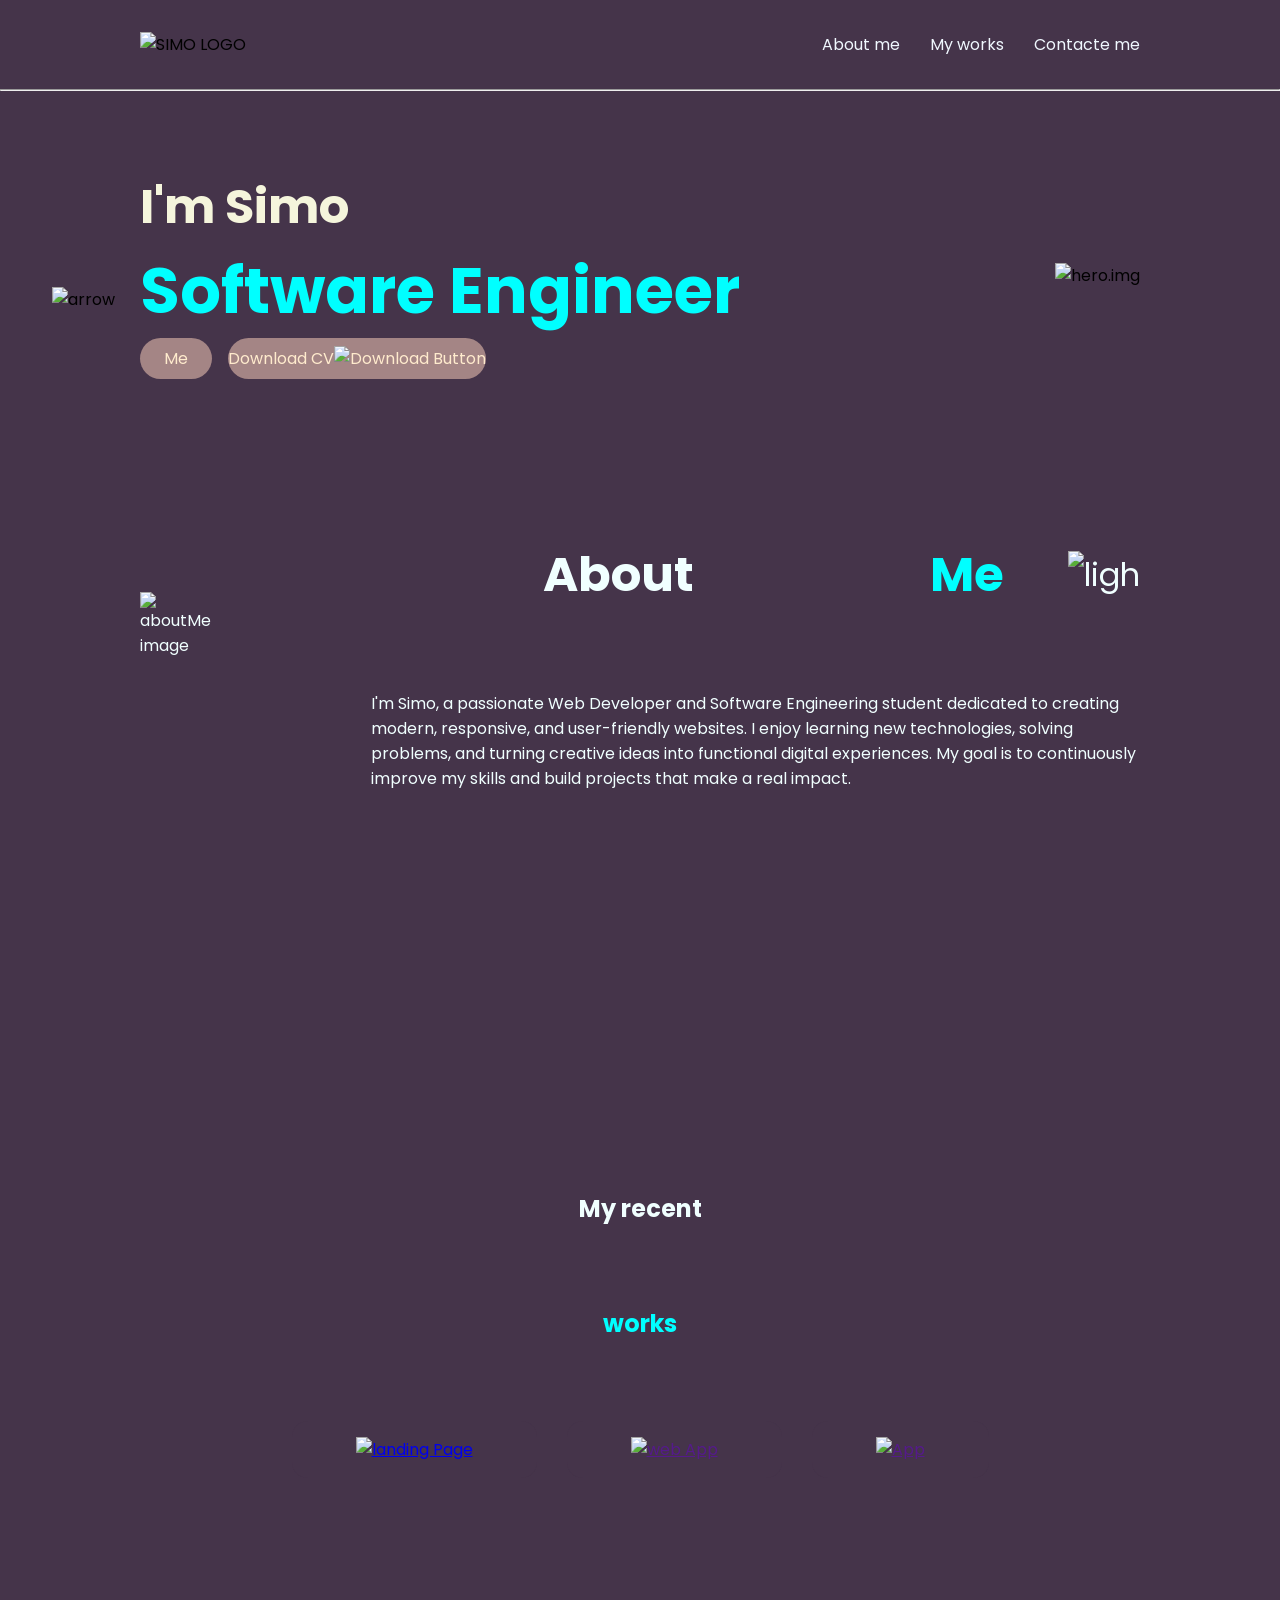
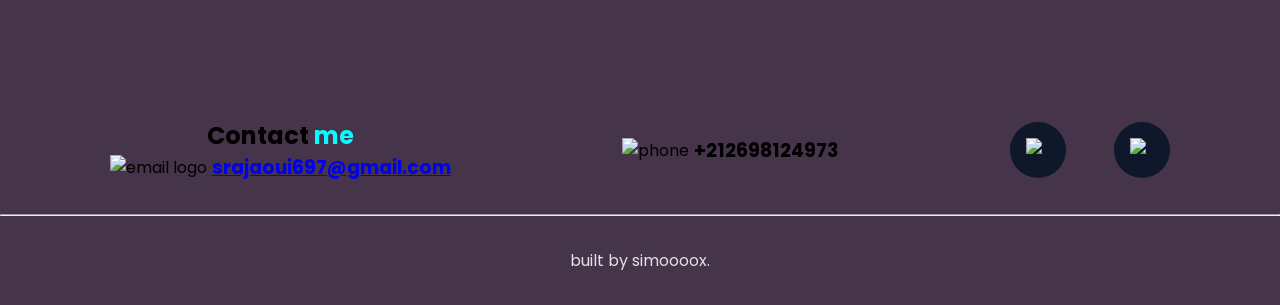
==== index.html @ d6a521c1 "my website" ====
<!DOCTYPE html>
<html lang="en">
<head>
    <meta charset="UTF-8">
    <meta name="viewport" content="width=device-width, initial-scale=1.0">
    <link rel="stylesheet" href="style.css"/>
    <title>simoo project</title>
</head>
<body>
    
    <header>
        <div class="logo">
             <img src="https://i.pinimg.com/736x/56/df/0e/56df0e6ff673ce582c0462a3da0d11fd.jpg" alt="SIMO LOGO">
        </div>
        <NAv class="navigation"> 
            <ul>
                <li> <a href="#about me">About me</a></li>
                <li> <a href="#My works">My works</a></li>
                <li> <a href="#Contacte me">Contacte me</a></li>
            </ul>
        </NAv>
    </header>
    <hr/>

    <section class="hero">
        <img class="arrow" src="arrow.svg" alt="arrow">
        <div class="herosub">
            <h1 class="name">I'm Simo</h1>
            <h1 class="title">Software Engineer</h1>
            <div class="heroBnts">
                <a class="hireMe" href="#Conctacte me"> Me </a>
                <a class="cv" href="cv.pdf"> Download CV
                <img src="download.svg" alt="Download Button">
                </a>
            </div>
        
        </div>
        <img src="Hero.svg" alt="hero.img" class="hero.img" >
    </section>
<section class="aboutMe" id="about me">
    <img 
    src="AboutMe.svg"
    alt="aboutMe image"
    class="aboutMeimg"
    >
    <div class="textcontrainer">
        <div class="textTitle">
            <h1 class="aboutMe">About</h1>
            <h1 class="aboutTitle">Me</h1>
            <img src="lightbulb.svg" alt="ligh" class="light">
        </div>
        <p>
            I'm Simo, a passionate Web Developer and Software Engineering student dedicated to creating modern, 
            responsive, and user-friendly websites.
             I enjoy learning new technologies, solving problems, and turning creative ideas into functional digital experiences.
              My goal is to continuously improve my skills and build projects that make a real impact.
        </p>
    </div>

</section>
    
<section class="works" id="My works" >
   <div>
        <div class="worksContainer">
            <h1 class="aboutMe">My recent</h1>
            <h1 class="aboutTitle">works</h1>

        </div>
    </div>

    <ul>
        <li>
            <a href="https://youtube.com/@simoff481?si=LafMOVNH0cODK9fo" target="_blank"> <img src="landingPage.png" alt="landing Page"> </a>
        </li>
        <li>
            <a href="" target="_blank"><img src="webApp.png" alt=" web App"> </a>
        </li>
        <li>
            <a href="" target="_blank"><img src="app.png" alt="App"> </a>
        </li>
    </ul>
</section>

<section class="contactContainer" id="Contacte me">
    <div class="contactTitle">
            <div  class="emailandphone">
                <h1 class="aboutName">Contact</h1>
                <h1 class="aboutTitle">me</h1>

            </div>
            <div class="emailandphone">
               <img src="Email.svg" alt="email logo">
                <a href="simo:srajaoui697@gmail.com"><h3>srajaoui697@gmail.com</h3></a>
            </div>   
    </div>
    <div class="emailandphone">
        <img src="phone.svg" alt=phone logo">
        <h3>+212698124973</h3>
    </div>
    <div class="socialMedia">
        <a href="https://www.linkedin.com/in/simo-rajaoui-1a3020427?utm_source=share_via&utm_content=profile&utm_medium=member_ios" target="_blank"
        > <img src="linkedin.svg" alt="my linkedin account"></a>
        <a href="https://youtube.com/@simoff481?si=LafMOVNH0cODK9fo" target="_blank"
        > <img src="youtube.svg" alt="my youtube channel"></a>

    </div>

</section>
<hr/>
<footer>
    <p>built by simoooox.</p>
</footer>
</body>
</html>
---- style.css ----
@import url('https://fonts.googleapis.com/css2?family=Poppins:wght@700&display=swap');

*   {
    margin: 0;
    padding: 0;
    box-sizing: border-box;
    scroll-behavior: smooth;
    font-family: "poppins",serif;
    }
body{
    background-color: #45344a;
}
header{
    display: flex;
    justify-content: space-between;
    align-items: center;
    margin: 2rem auto;
    max-width: 1000px;
}
.logo img{
    height: auto;
    width: 120px;
}
.navigation ul{
    display: flex;
    align-items: center;
    list-style: none;
    gap: 30px;
}
.navigation a{
    text-decoration: none;
    color: aliceblue;
}
.navigation a:hover {
    color:#0F172A;
}
hr{
    opacity 10%;
}
.hero{
    display: flex;
    justify-content: space-between;
    align-items: center;
    margin: 5rem auto;
    max-width: 1000px;
}
.arrow{
    position : absolute;
    transform: translateX(-5.5rem) translateY(1.5rem);

}
.herosub{
    display: flex;
    flex-direction: column;
    gap: 0,5rem;

}
.name{
    font-size: 3rem;
    color: beige;
}
.title{
    font-size: 4rem;
    color: aqua;
}
.heroBnts{
    display: flex;
    gap: 1rem;
    margin-top: 1,5rem;

}
.hireMe{
background-color: rgb(164, 133, 133) ;
color: blanchedalmond; 
border-radius: 24px;
text-decoration: none;
padding: 0.5rem 1.5rem; 
text-shadow: 0px 4px 4px rgba(0, 0, 0, 0,5);
}
.cv{
    background-color: rgb(164, 133, 133);
    color: blanchedalmond;
    border-radius: 24px;
    text-decoration: none;
    padding: 0,5rem 1,5rem;
    text-shadow: 0px 4px 4px(0,0,0,0,5) ;
    display: flex;
    align-items: center;
    gap: O,5rem;
    backdrop-filter: blur(4px);
}
.aboutMe{
    display: flex;
    justify-content: space-between;
    align-items: center;
    margin: 5rem auto;
    max-width: 1000px;
    gap: 10rem;
}
.textContainer{
    display: flex;
    flex-direction: column;
}
.textTitle{
    display: flex;
    align-items: center;
    gap: 4rem;
    font-size: 2rem;
}
.aboutMe{
    color: azure;
}
.aboutTitle{
    color: aqua;
}
.aboutMePar{
    text-align: justify;
    color: aquamarine;
}

.works{
    background-image: url(background.svg);
    padding:  10rem 10rem;
    margin:5rem 0rem;

}
.worksContainer{
    display: flex;
    flex-direction: column;
    align-items: center;
    margin: 5rem auto;
    max-width: 1000px;
}
.projectTitle{
    display: flex;
    align-items: center;
    justify-content: left;
    gap: 5px;
    font-size: 2rem;
}
.works ul {
    display: flex;
    list-style-type: none;
    align-items: center;
    justify-content: center;
    gap: 30px;
    padding: 0;
}
.works li {
    border-radius: 16px;
    background-color: #45344a;
    backdrop-filter: blur(4px);
    padding: 1rem 4rem;
}
.works li img {
    width: 200px;
    height:200px;
    object-fit:contain;
    transition: transform 0,2s;
}
.works li :hover{
    transform: scale(1,5);
}
.contactContainer{
    display: flex;
    align-items: column;
    justify-content: space-around;
    gap: 2rem;
    margin:2rem auto;
    max-width: 1200px;
}
.Contact{
    display: flex;
    align-items: center;
    justify-content: center;
    margin-right: 5rem;
    gap: 20rem;
}
.Contact h3,contact a{
    color: #eeee;
    text-decoration: none;
}
.emailandphone{
    display: flex;
    align-items: center;
    justify-content: center;
    gap:5px ;
}
.socialMedia{
    display: flex;
    align-items: center;
    justify-self: center;
    gap: 3rem;
}
.socialMedia a {
    display: flex;
    align-items: center;
    justify-self: center;
    border-radius: 50px;
    background-color: #0F172A;
    backdrop-filter: blur(4px);
    padding: 1rem;
}
.socialMedia img{
    width: 24px;
    height: 24px;
}
footer{
    color:#eeee;
    padding: 2rem;
    text-align: center;
}


@media (max-width:1023px){
  header {
    margin-left: 1rem;
    margin-right: 1rem;
  }
  .hero {
    flex-direction: column;
    align-items: center;
    gap: 2rem;
  }
  .heroImg {
    width: 400px;
  }
  .name,
  .title {
    font-size: 2rem;
  }
  .arrow {
    display: none;
  }
  .aboutMe {
    flex-direction: column-reverse;
    align-items: center;
    gap: 2rem;
  }
  .textContainer {
    align-items: center;
    margin: 0rem 5rem;
    gap: 1rem;
  }
  .aboutName,
  .aboutTitle {
    font-size: 2rem;
  }
  .light {
    width: 60px;
  }
  .aboutMeImg {
    width: 400px;
  }
  .works {
    padding: 0;
  }
  .worksContainer {
    padding: 5rem 0rem;
    gap: 3rem;
  }
  .projectTitle {
    margin-left: 1rem;
  }
  .works ul {
    flex-direction: column;
    gap: 1rem;
  }
  .contactContainer {
    margin: 10rem 5rem;
    gap: 2rem;
  }
  .contact {
    flex-direction: column;
    gap: 1rem;
    margin-right: 0;
  }
}
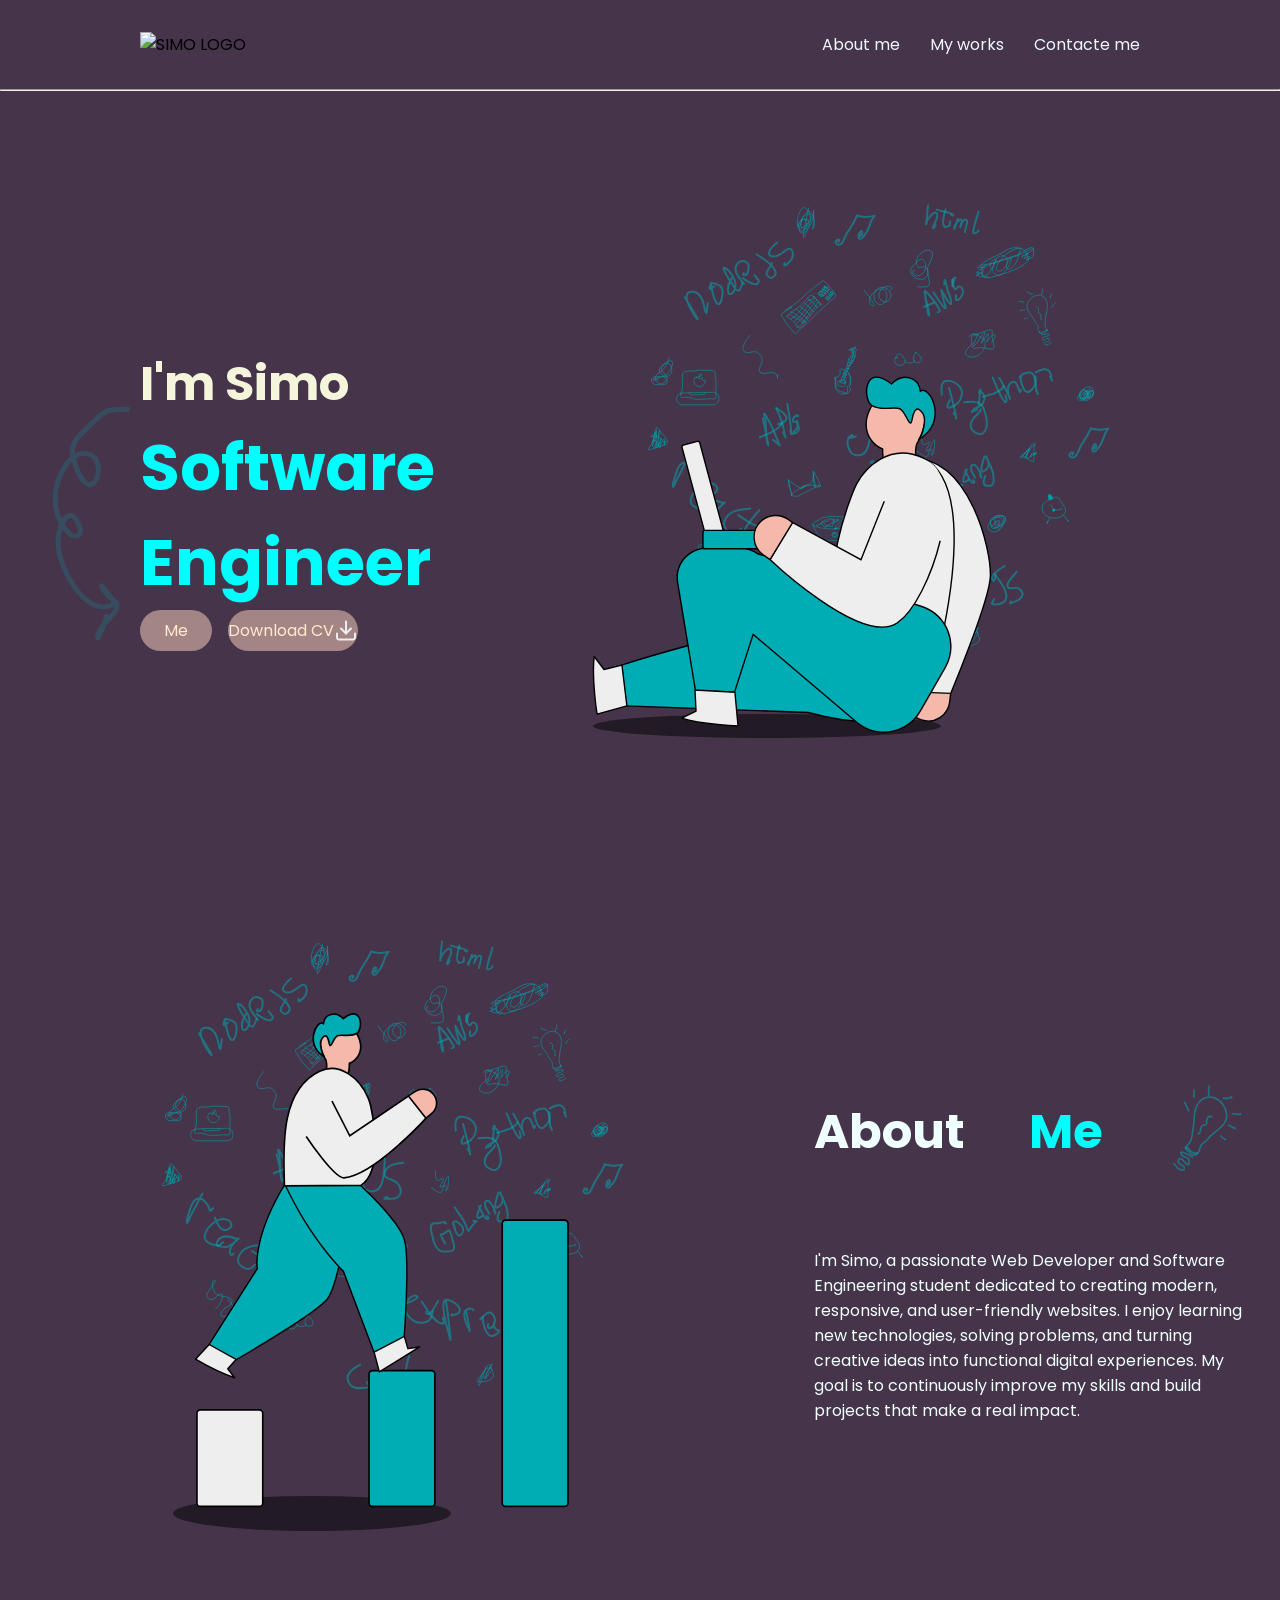
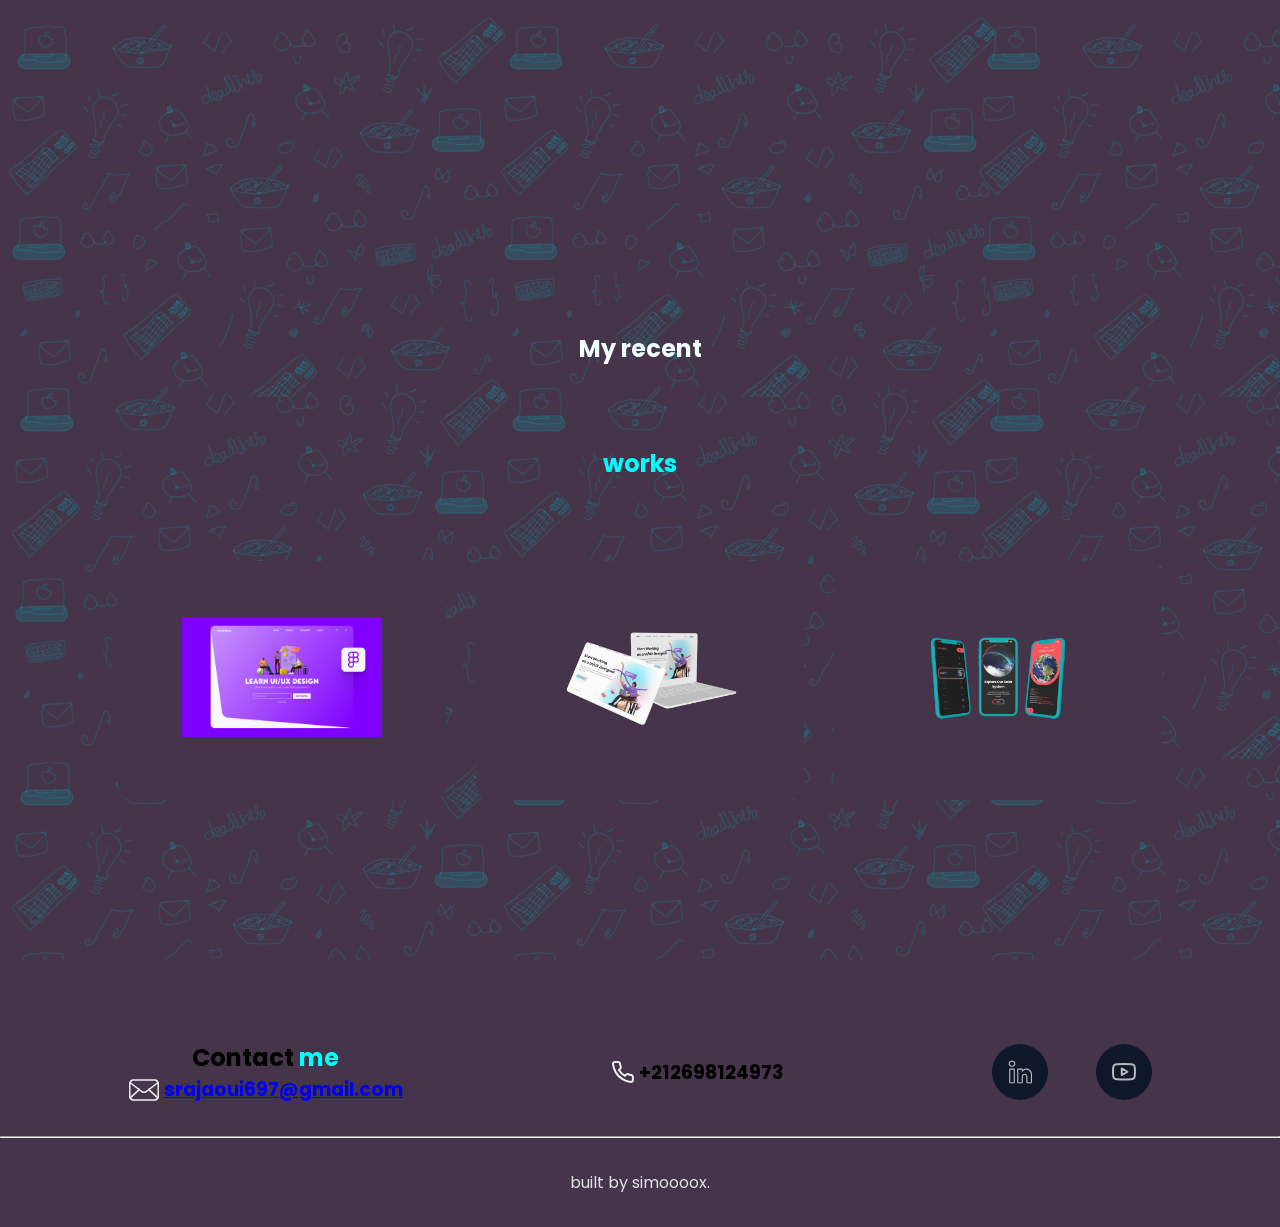
==== commit a9d0e66b: "Add files via upload" ====
--- a/index.html
+++ b/index.html
@@ -1,114 +1,114 @@
-<!DOCTYPE html>
-<html lang="en">
-<head>
-    <meta charset="UTF-8">
-    <meta name="viewport" content="width=device-width, initial-scale=1.0">
-    <link rel="stylesheet" href="style.css"/>
-    <title>simoo project</title>
-</head>
-<body>
-    
-    <header>
-        <div class="logo">
-             <img src="https://i.pinimg.com/736x/56/df/0e/56df0e6ff673ce582c0462a3da0d11fd.jpg" alt="SIMO LOGO">
-        </div>
-        <NAv class="navigation"> 
-            <ul>
-                <li> <a href="#about me">About me</a></li>
-                <li> <a href="#My works">My works</a></li>
-                <li> <a href="#Contacte me">Contacte me</a></li>
-            </ul>
-        </NAv>
-    </header>
-    <hr/>
-
-    <section class="hero">
-        <img class="arrow" src="arrow.svg" alt="arrow">
-        <div class="herosub">
-            <h1 class="name">I'm Simo</h1>
-            <h1 class="title">Software Engineer</h1>
-            <div class="heroBnts">
-                <a class="hireMe" href="#Conctacte me"> Me </a>
-                <a class="cv" href="cv.pdf"> Download CV
-                <img src="download.svg" alt="Download Button">
-                </a>
-            </div>
-        
-        </div>
-        <img src="Hero.svg" alt="hero.img" class="hero.img" >
-    </section>
-<section class="aboutMe" id="about me">
-    <img 
-    src="AboutMe.svg"
-    alt="aboutMe image"
-    class="aboutMeimg"
-    >
-    <div class="textcontrainer">
-        <div class="textTitle">
-            <h1 class="aboutMe">About</h1>
-            <h1 class="aboutTitle">Me</h1>
-            <img src="lightbulb.svg" alt="ligh" class="light">
-        </div>
-        <p>
-            I'm Simo, a passionate Web Developer and Software Engineering student dedicated to creating modern, 
-            responsive, and user-friendly websites.
-             I enjoy learning new technologies, solving problems, and turning creative ideas into functional digital experiences.
-              My goal is to continuously improve my skills and build projects that make a real impact.
-        </p>
-    </div>
-
-</section>
-    
-<section class="works" id="My works" >
-   <div>
-        <div class="worksContainer">
-            <h1 class="aboutMe">My recent</h1>
-            <h1 class="aboutTitle">works</h1>
-
-        </div>
-    </div>
-
-    <ul>
-        <li>
-            <a href="https://youtube.com/@simoff481?si=LafMOVNH0cODK9fo" target="_blank"> <img src="landingPage.png" alt="landing Page"> </a>
-        </li>
-        <li>
-            <a href="" target="_blank"><img src="webApp.png" alt=" web App"> </a>
-        </li>
-        <li>
-            <a href="" target="_blank"><img src="app.png" alt="App"> </a>
-        </li>
-    </ul>
-</section>
-
-<section class="contactContainer" id="Contacte me">
-    <div class="contactTitle">
-            <div  class="emailandphone">
-                <h1 class="aboutName">Contact</h1>
-                <h1 class="aboutTitle">me</h1>
-
-            </div>
-            <div class="emailandphone">
-               <img src="Email.svg" alt="email logo">
-                <a href="simo:srajaoui697@gmail.com"><h3>srajaoui697@gmail.com</h3></a>
-            </div>   
-    </div>
-    <div class="emailandphone">
-        <img src="phone.svg" alt=phone logo">
-        <h3>+212698124973</h3>
-    </div>
-    <div class="socialMedia">
-        <a href="https://www.linkedin.com/in/simo-rajaoui-1a3020427?utm_source=share_via&utm_content=profile&utm_medium=member_ios" target="_blank"
-        > <img src="linkedin.svg" alt="my linkedin account"></a>
-        <a href="https://youtube.com/@simoff481?si=LafMOVNH0cODK9fo" target="_blank"
-        > <img src="youtube.svg" alt="my youtube channel"></a>
-
-    </div>
-
-</section>
-<hr/>
-<footer>
-    <p>built by simoooox.</p>
-</footer>
-</body>
+<!DOCTYPE html>
+<html lang="en">
+<head>
+    <meta charset="UTF-8">
+    <meta name="viewport" content="width=device-width, initial-scale=1.0">
+    <link rel="stylesheet" href="style.css"/>
+    <title>simoo project</title>
+</head>
+<body>
+    
+    <header>
+        <div class="logo">
+            <img src="https://i.pinimg.com/736x/56/df/0e/56df0e6ff673ce582c0462a3da0d11fd.jpg" alt="SIMO LOGO">
+        </div>
+        <NAv class="navigation"> 
+            <ul>
+                <li> <a href="#about me">About me</a></li>
+                <li> <a href="#My works">My works</a></li>
+                <li> <a href="#Contacte me">Contacte me</a></li>
+            </ul>
+        </NAv>
+    </header>
+    <hr/>
+
+    <section class="hero">
+        <img class="arrow" src="arrow.svg" alt="arrow">
+        <div class="herosub">
+            <h1 class="name">I'm Simo</h1>
+            <h1 class="title">Software Engineer</h1>
+            <div class="heroBnts">
+                <a class="hireMe" href="#Conctacte me"> Me </a>
+                <a class="cv" href="cv.pdf"> Download CV
+                <img src="download.svg" alt="Download Button">
+                </a>
+            </div>
+        
+        </div>
+        <img src="Hero.svg" alt="hero.img" class="hero.img" >
+    </section>
+<section class="aboutMe" id="about me">
+    <img 
+    src="AboutMe.svg"
+    alt="aboutMe image"
+    class="aboutMeimg"
+    >
+    <div class="textcontrainer">
+        <div class="textTitle">
+            <h1 class="aboutMe">About</h1>
+            <h1 class="aboutTitle">Me</h1>
+            <img src="lightbulb.svg" alt="ligh" class="light">
+        </div>
+        <p>
+            I'm Simo, a passionate Web Developer and Software Engineering student dedicated to creating modern, 
+            responsive, and user-friendly websites.
+             I enjoy learning new technologies, solving problems, and turning creative ideas into functional digital experiences.
+              My goal is to continuously improve my skills and build projects that make a real impact.
+        </p>
+    </div>
+
+</section>
+    
+<section class="works" id="My works" >
+   <div>
+        <div class="worksContainer">
+            <h1 class="aboutMe">My recent</h1>
+            <h1 class="aboutTitle">works</h1>
+
+        </div>
+    </div>
+
+    <ul>
+        <li>
+            <a href="https://youtube.com/@simoff481?si=LafMOVNH0cODK9fo" target="_blank"> <img src="landingPage.png" alt="landing Page"> </a>
+        </li>
+        <li>
+            <a href="" target="_blank"><img src="webApp.png" alt=" web App"> </a>
+        </li>
+        <li>
+            <a href="" target="_blank"><img src="app.png" alt="App"> </a>
+        </li>
+    </ul>
+</section>
+
+<section class="contactContainer" id="Contacte me">
+    <div class="contactTitle">
+            <div  class="emailandphone">
+                <h1 class="aboutName">Contact</h1>
+                <h1 class="aboutTitle">me</h1>
+
+            </div>
+            <div class="emailandphone">
+               <img src="Email.svg" alt="email logo">
+                <a href="simo:srajaoui697@gmail.com"><h3>srajaoui697@gmail.com</h3></a>
+            </div>   
+    </div>
+    <div class="emailandphone">
+        <img src="phone.svg" alt=phone logo">
+        <h3>+212698124973</h3>
+    </div>
+    <div class="socialMedia">
+        <a href="https://www.linkedin.com/in/simo-rajaoui-1a3020427?utm_source=share_via&utm_content=profile&utm_medium=member_ios" target="_blank"
+        > <img src="linkedin.svg" alt="my linkedin account"></a>
+        <a href="https://youtube.com/@simoff481?si=LafMOVNH0cODK9fo" target="_blank"
+        > <img src="youtube.svg" alt="my youtube channel"></a>
+
+    </div>
+
+</section>
+<hr/>
+<footer>
+    <p>built by simoooox.</p>
+</footer>
+</body>
 </html>
